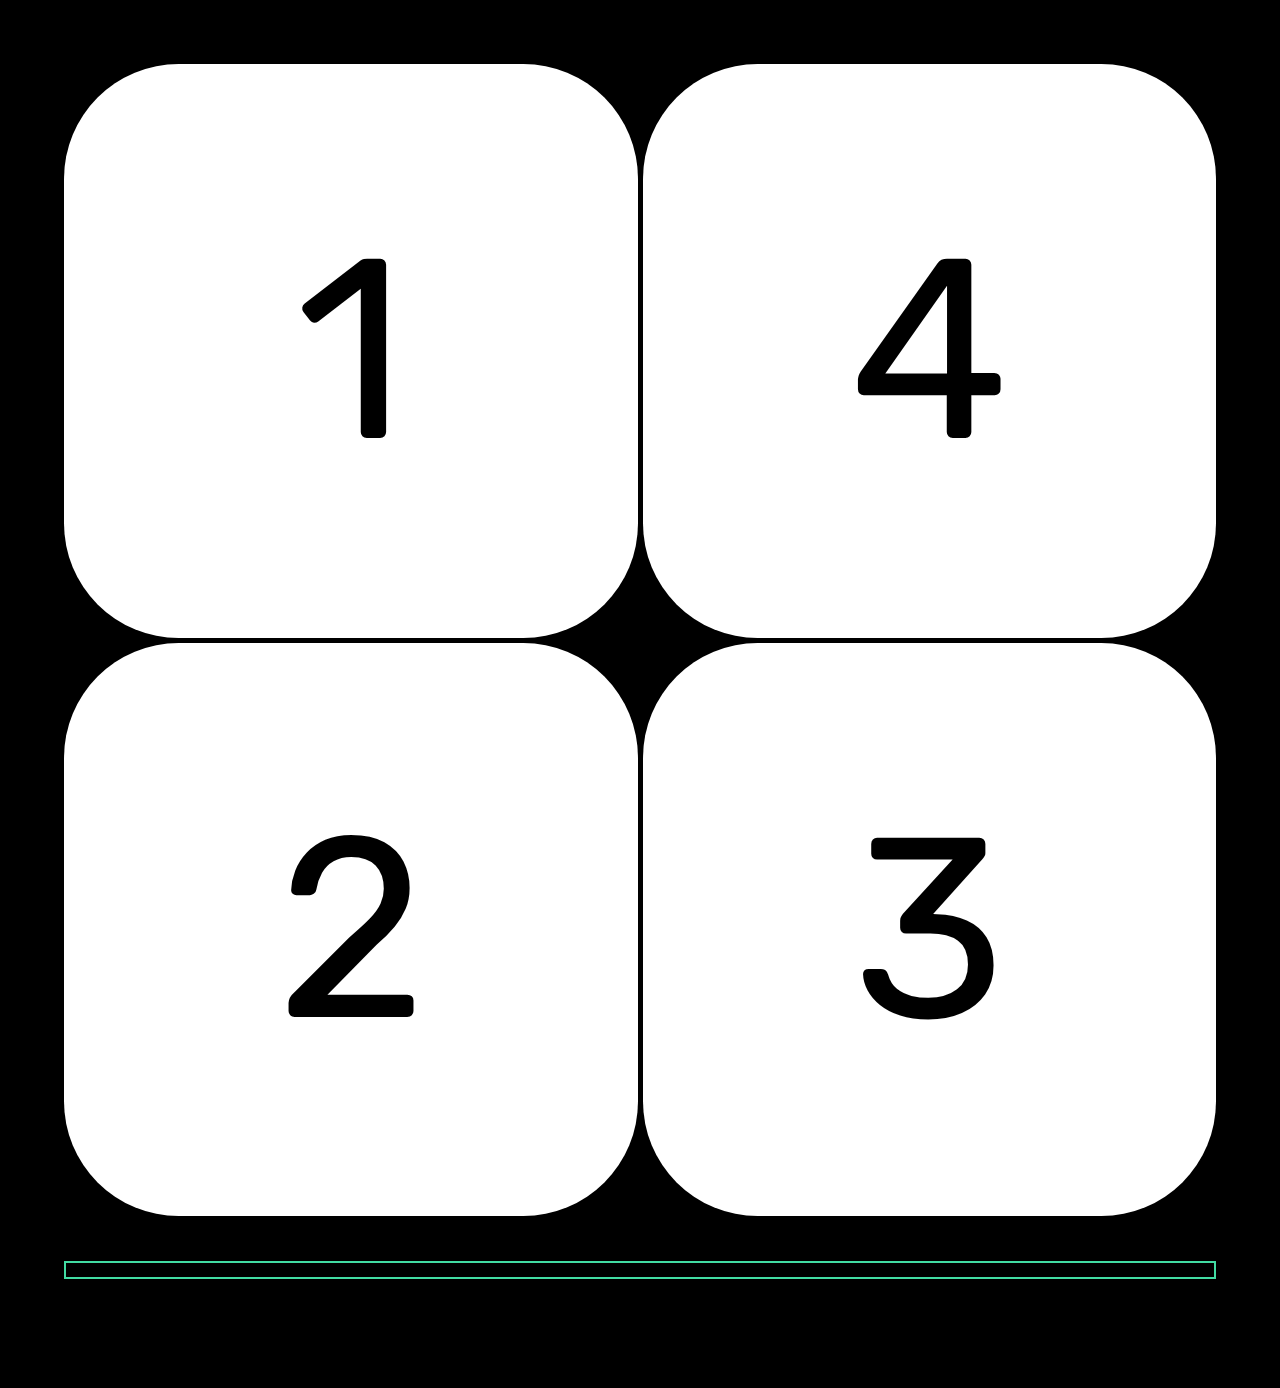
==== docs/index.html @ 6898f741 "Add files via upload" ====
<!doctype html><html lang="en"><head><meta charset="utf-8"/><meta name="viewport" content="width=device-width,initial-scale=1"/><meta name="description" content="mini-game"/><link rel="stylesheet" href="./index.css"><link rel="shortcut icon" type="image/png" href="../vendor/favicon.png"><title>HELLO THERE</title></head><body><div class="content"></div><script src="./index.js"></script></body></html>
---- docs/index.css ----
@font-face {
  font-family: 'Rubik';
  src: url(a4bece5c270c316c1c24ad96f561e711.ttf);
  font-weight: 400;
}

* {
  box-sizing: border-box;
  font-family: 'Rubik', Arial, Helvetica, sans-serif;
}

body {
  padding: calc(5vw);
  margin: 0;

  background-color: black;
}
.patience {
  display: flex;
  flex-direction: column;
  align-items: center;
}

.patience__table {
  display: grid;
  justify-content: center;
  grid-template-columns: var(--prop-of-grid);
  grid-template-rows: var(--prop-of-grid);
  grid-gap: var(--grid-gap-px);
  background-color: black;
}

.patience__cell {
  background-color: white;
  border-radius: 20%;
  color: black;

  display: flex;
  justify-content: center;
  align-items: center;

  font-size: calc(40vw / var(--cells-in-row));
}

.patience__cell_active {
  background-color: #42dca3;
}

.patience__progress-bar {
  margin: 5vh;
  width: 100%;
  height: 2vh;
  border: 2px solid #42dca3;
}

.patience__progress-bar-inner {
  width: var(--progress-bar-width);
  height: 100%;
  background-color: #42dca3;
  transition: width .5s;
}
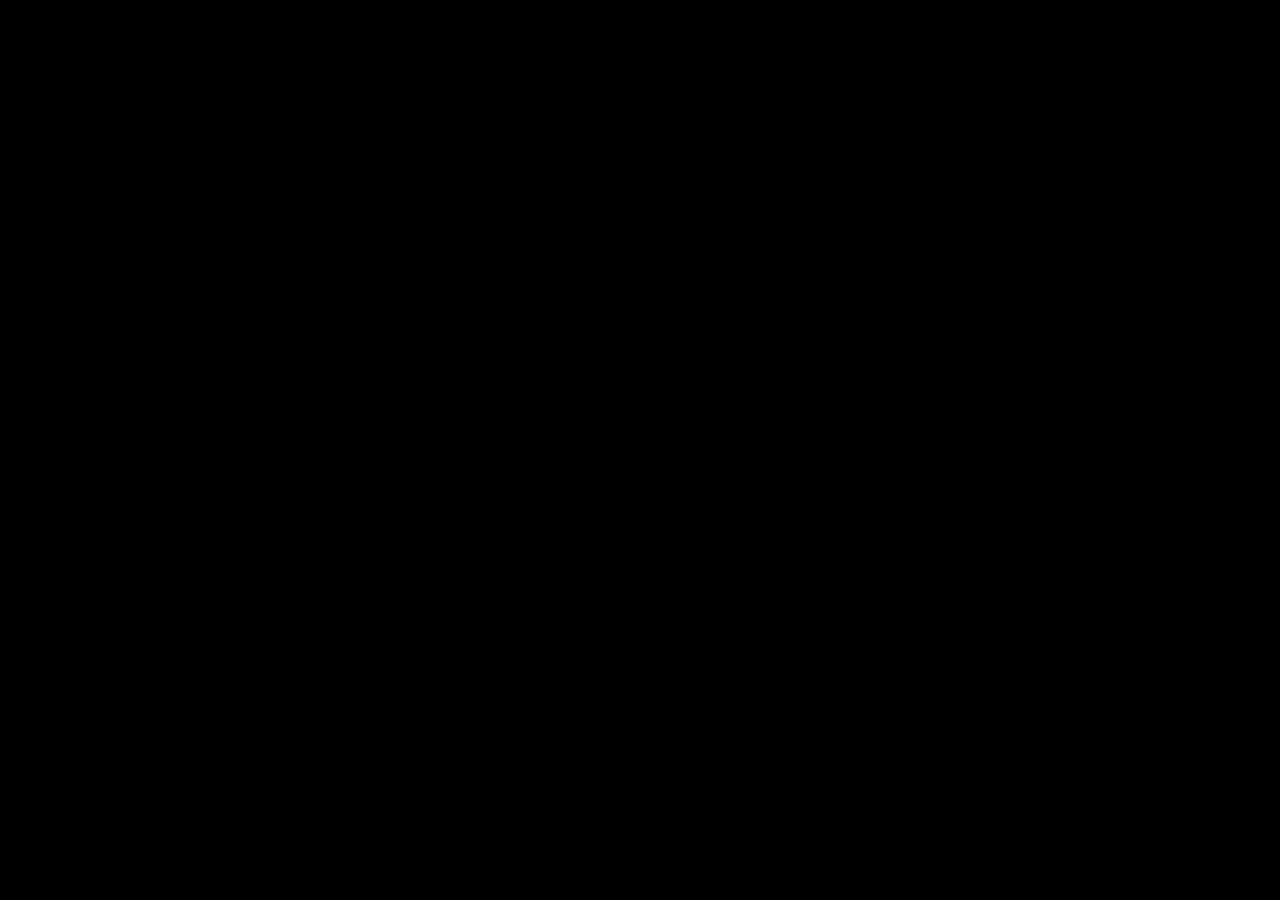
==== commit 2a386ae9: "Add files via upload" ====
--- a/docs/index.html
+++ b/docs/index.html
@@ -1 +1,15 @@
-<!doctype html><html lang="en"><head><meta charset="utf-8"/><meta name="viewport" content="width=device-width,initial-scale=1"/><meta name="description" content="mini-game"/><link rel="stylesheet" href="./index.css"><link rel="shortcut icon" type="image/png" href="../vendor/favicon.png"><title>HELLO THERE</title></head><body><div class="content"></div><script src="./index.js"></script></body></html>+<!DOCTYPE html>
+<html lang="en">
+  <head>
+    <meta charset="utf-8" />
+    <meta name="viewport" content="width=device-width, initial-scale=1" />
+    <meta name="description" content="mini-game"/>
+    <link rel="stylesheet" href="./index.css">
+    <link rel="shortcut icon" type="image/png"href="../vendor/favicon.png">
+    <title>HELLO THERE</title>
+  </head>
+  <body>
+    <div class="content"></div>
+    <script src="./index.js"></script>
+  </body>
+</html>
--- a/docs/index.css
+++ b/docs/index.css
@@ -1,6 +1,6 @@
 @font-face {
   font-family: 'Rubik';
-  src: url(a4bece5c270c316c1c24ad96f561e711.ttf);
+  src: url(../vendor/Rubik-Regular.ttf);
   font-weight: 400;
 }
 
@@ -14,48 +14,4 @@
   margin: 0;
 
   background-color: black;
-}
-.patience {
-  display: flex;
-  flex-direction: column;
-  align-items: center;
-}
-
-.patience__table {
-  display: grid;
-  justify-content: center;
-  grid-template-columns: var(--prop-of-grid);
-  grid-template-rows: var(--prop-of-grid);
-  grid-gap: var(--grid-gap-px);
-  background-color: black;
-}
-
-.patience__cell {
-  background-color: white;
-  border-radius: 20%;
-  color: black;
-
-  display: flex;
-  justify-content: center;
-  align-items: center;
-
-  font-size: calc(40vw / var(--cells-in-row));
-}
-
-.patience__cell_active {
-  background-color: #42dca3;
-}
-
-.patience__progress-bar {
-  margin: 5vh;
-  width: 100%;
-  height: 2vh;
-  border: 2px solid #42dca3;
-}
-
-.patience__progress-bar-inner {
-  width: var(--progress-bar-width);
-  height: 100%;
-  background-color: #42dca3;
-  transition: width .5s;
-}
+}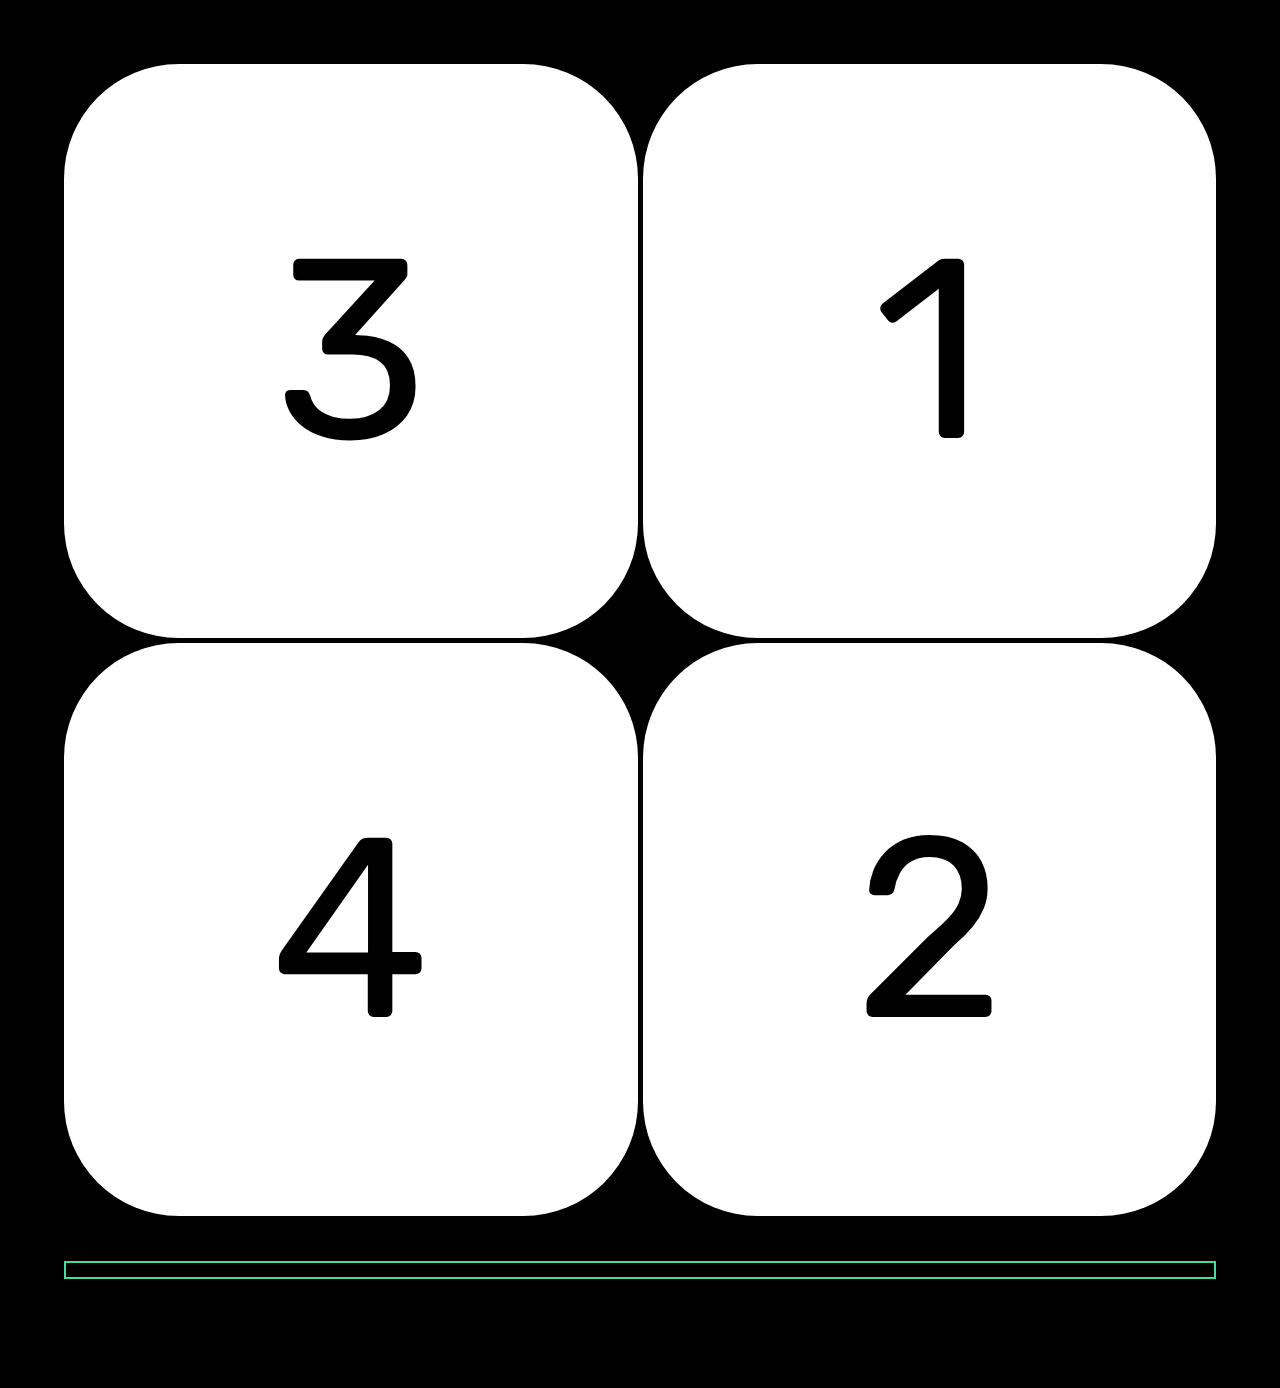
==== commit edc8c5b2: "qwe" ====
--- a/docs/index.html
+++ b/docs/index.html
@@ -1,15 +1 @@
-<!DOCTYPE html>
-<html lang="en">
-  <head>
-    <meta charset="utf-8" />
-    <meta name="viewport" content="width=device-width, initial-scale=1" />
-    <meta name="description" content="mini-game"/>
-    <link rel="stylesheet" href="./index.css">
-    <link rel="shortcut icon" type="image/png"href="../vendor/favicon.png">
-    <title>HELLO THERE</title>
-  </head>
-  <body>
-    <div class="content"></div>
-    <script src="./index.js"></script>
-  </body>
-</html>
+<!doctype html><html lang="en"><head><meta charset="utf-8"/><meta name="viewport" content="width=device-width,initial-scale=1"/><meta name="description" content="mini-game"/><link rel="stylesheet" href="./index.css"><link rel="shortcut icon" type="image/png" href="../vendor/favicon.png"><title>HELLO THERE</title></head><body><div class="content"></div><script src="./index.js"></script></body></html>--- a/docs/index.css
+++ b/docs/index.css
@@ -1,6 +1,6 @@
 @font-face {
   font-family: 'Rubik';
-  src: url(../vendor/Rubik-Regular.ttf);
+  src: url(a4bece5c270c316c1c24ad96f561e711.ttf);
   font-weight: 400;
 }
 
@@ -14,4 +14,48 @@
   margin: 0;
 
   background-color: black;
-}+}
+.patience {
+  display: flex;
+  flex-direction: column;
+  align-items: center;
+}
+
+.patience__table {
+  display: grid;
+  justify-content: center;
+  grid-template-columns: var(--prop-of-grid);
+  grid-template-rows: var(--prop-of-grid);
+  grid-gap: var(--grid-gap-px);
+  background-color: black;
+}
+
+.patience__cell {
+  background-color: white;
+  border-radius: 20%;
+  color: black;
+
+  display: flex;
+  justify-content: center;
+  align-items: center;
+
+  font-size: calc(40vw / var(--cells-in-row));
+}
+
+.patience__cell_active {
+  background-color: #42dca3;
+}
+
+.patience__progress-bar {
+  margin: 5vh;
+  width: 100%;
+  height: 2vh;
+  border: 2px solid #42dca3;
+}
+
+.patience__progress-bar-inner {
+  width: var(--progress-bar-width);
+  height: 100%;
+  background-color: #42dca3;
+  transition: width .5s;
+}
